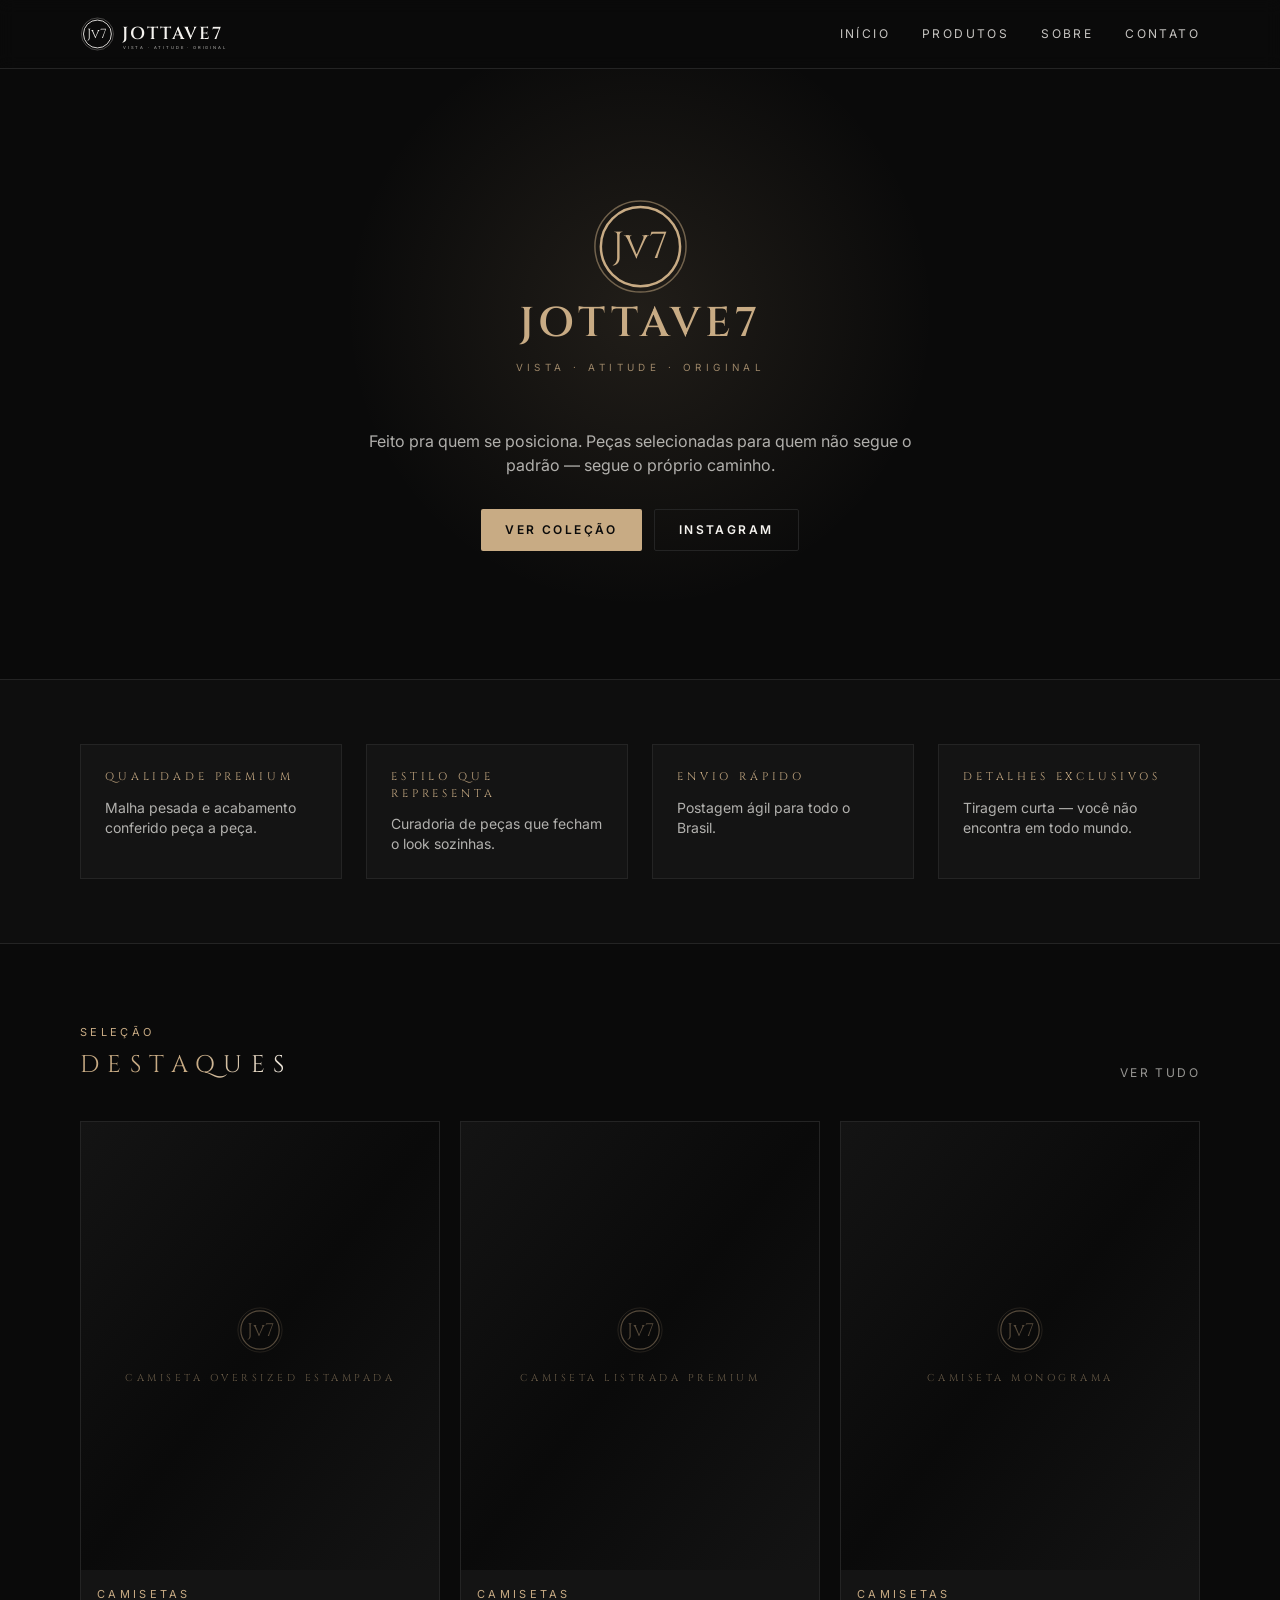
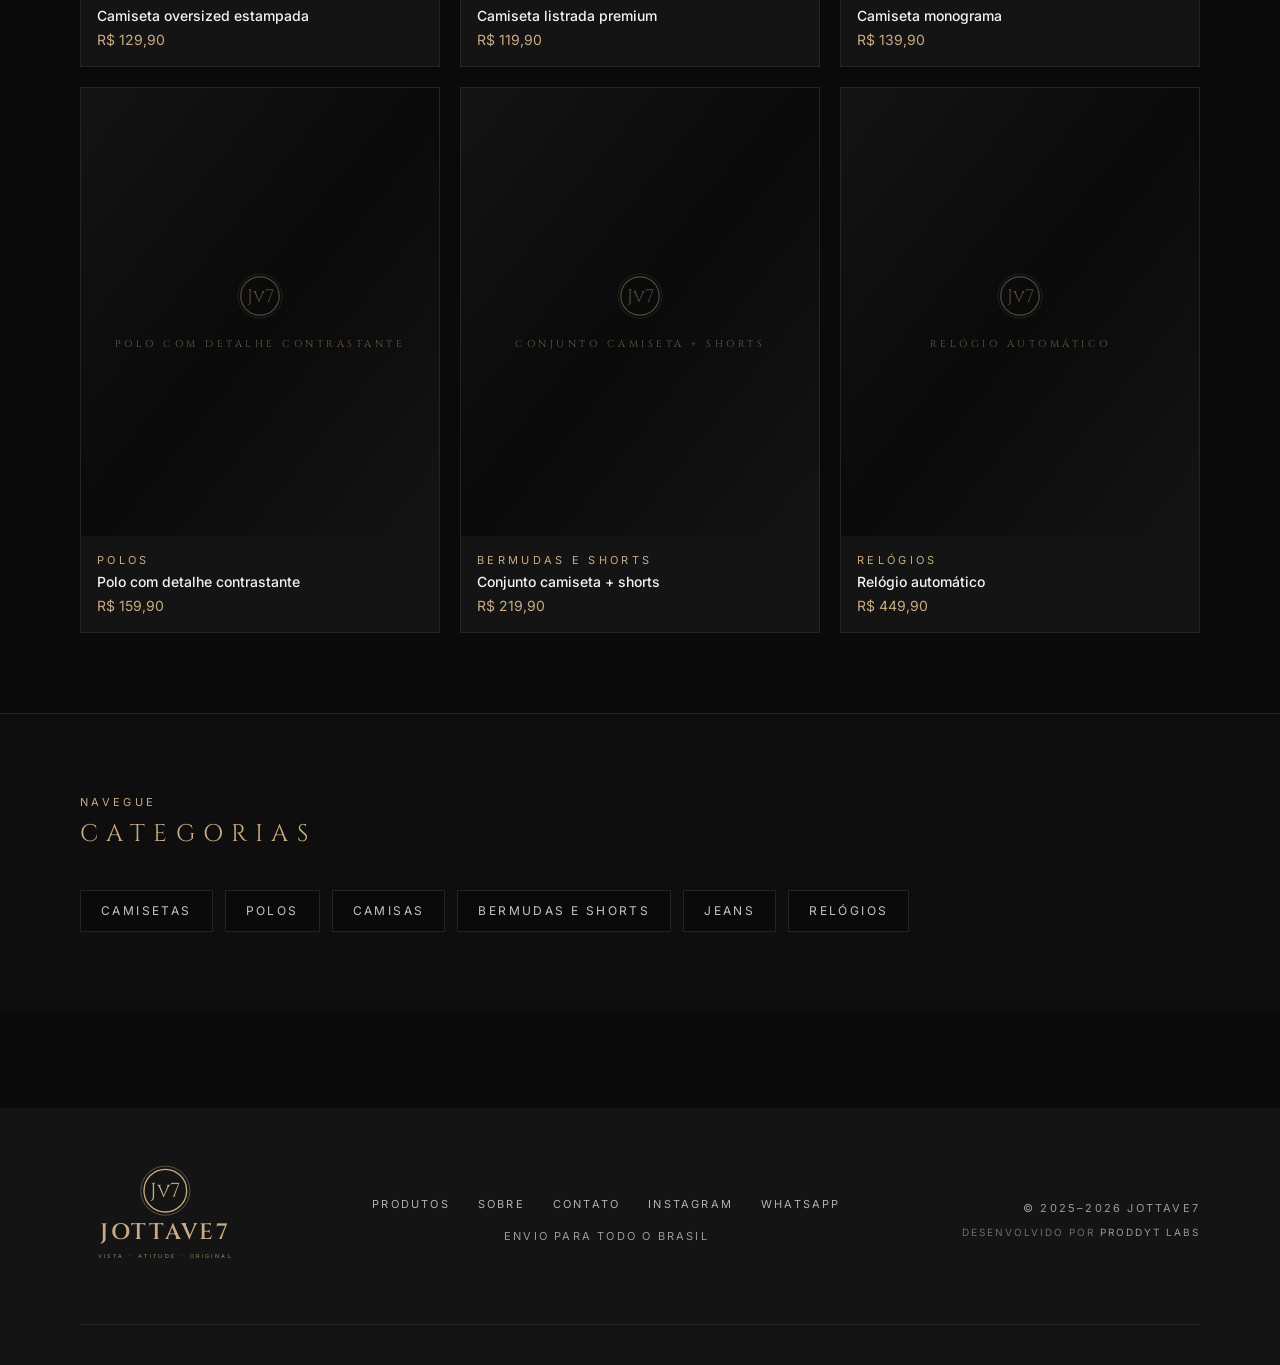
==== loja-jottave7/index.html @ 68beec26 "feat(loja-jottave7): publica build da demo e registra no catalogo - publica o build de producao em l" ====
<!doctype html>
<html lang="pt-br">
  <head>
    <meta charset="UTF-8" />
    <link rel="icon" type="image/svg+xml" href="/loja-jottave7/favicon.svg" />
    <meta name="viewport" content="width=device-width, initial-scale=1.0, viewport-fit=cover" />
    <meta name="theme-color" content="#0A0A0A" />
    <meta name="description" content="Jottave7 — vestuário. Vista atitude, viva JV7." />
    <title>Jottave7 | Vista · Atitude · Original</title>
    <link rel="preconnect" href="https://fonts.googleapis.com" />
    <link rel="preconnect" href="https://fonts.gstatic.com" crossorigin />
    <link
      href="https://fonts.googleapis.com/css2?family=Cinzel:wght@400..900&family=Inter:wght@300..800&display=swap"
      rel="stylesheet"
    />
    <script type="module" crossorigin src="/loja-jottave7/assets/index-BIL5NpZ0.js"></script>
    <link rel="stylesheet" crossorigin href="/loja-jottave7/assets/index-CR-ceZ5_.css">
  </head>
  <body>
    <div id="root"></div>
  </body>
</html>
---- loja-jottave7/assets/index-CR-ceZ5_.css ----
*,:before,:after{--tw-border-spacing-x: 0;--tw-border-spacing-y: 0;--tw-translate-x: 0;--tw-translate-y: 0;--tw-rotate: 0;--tw-skew-x: 0;--tw-skew-y: 0;--tw-scale-x: 1;--tw-scale-y: 1;--tw-pan-x: ;--tw-pan-y: ;--tw-pinch-zoom: ;--tw-scroll-snap-strictness: proximity;--tw-gradient-from-position: ;--tw-gradient-via-position: ;--tw-gradient-to-position: ;--tw-ordinal: ;--tw-slashed-zero: ;--tw-numeric-figure: ;--tw-numeric-spacing: ;--tw-numeric-fraction: ;--tw-ring-inset: ;--tw-ring-offset-width: 0px;--tw-ring-offset-color: #fff;--tw-ring-color: rgb(59 130 246 / .5);--tw-ring-offset-shadow: 0 0 #0000;--tw-ring-shadow: 0 0 #0000;--tw-shadow: 0 0 #0000;--tw-shadow-colored: 0 0 #0000;--tw-blur: ;--tw-brightness: ;--tw-contrast: ;--tw-grayscale: ;--tw-hue-rotate: ;--tw-invert: ;--tw-saturate: ;--tw-sepia: ;--tw-drop-shadow: ;--tw-backdrop-blur: ;--tw-backdrop-brightness: ;--tw-backdrop-contrast: ;--tw-backdrop-grayscale: ;--tw-backdrop-hue-rotate: ;--tw-backdrop-invert: ;--tw-backdrop-opacity: ;--tw-backdrop-saturate: ;--tw-backdrop-sepia: ;--tw-contain-size: ;--tw-contain-layout: ;--tw-contain-paint: ;--tw-contain-style: }::backdrop{--tw-border-spacing-x: 0;--tw-border-spacing-y: 0;--tw-translate-x: 0;--tw-translate-y: 0;--tw-rotate: 0;--tw-skew-x: 0;--tw-skew-y: 0;--tw-scale-x: 1;--tw-scale-y: 1;--tw-pan-x: ;--tw-pan-y: ;--tw-pinch-zoom: ;--tw-scroll-snap-strictness: proximity;--tw-gradient-from-position: ;--tw-gradient-via-position: ;--tw-gradient-to-position: ;--tw-ordinal: ;--tw-slashed-zero: ;--tw-numeric-figure: ;--tw-numeric-spacing: ;--tw-numeric-fraction: ;--tw-ring-inset: ;--tw-ring-offset-width: 0px;--tw-ring-offset-color: #fff;--tw-ring-color: rgb(59 130 246 / .5);--tw-ring-offset-shadow: 0 0 #0000;--tw-ring-shadow: 0 0 #0000;--tw-shadow: 0 0 #0000;--tw-shadow-colored: 0 0 #0000;--tw-blur: ;--tw-brightness: ;--tw-contrast: ;--tw-grayscale: ;--tw-hue-rotate: ;--tw-invert: ;--tw-saturate: ;--tw-sepia: ;--tw-drop-shadow: ;--tw-backdrop-blur: ;--tw-backdrop-brightness: ;--tw-backdrop-contrast: ;--tw-backdrop-grayscale: ;--tw-backdrop-hue-rotate: ;--tw-backdrop-invert: ;--tw-backdrop-opacity: ;--tw-backdrop-saturate: ;--tw-backdrop-sepia: ;--tw-contain-size: ;--tw-contain-layout: ;--tw-contain-paint: ;--tw-contain-style: }*,:before,:after{box-sizing:border-box;border-width:0;border-style:solid;border-color:#e5e7eb}:before,:after{--tw-content: ""}html,:host{line-height:1.5;-webkit-text-size-adjust:100%;-moz-tab-size:4;-o-tab-size:4;tab-size:4;font-family:Inter,system-ui,sans-serif;font-feature-settings:normal;font-variation-settings:normal;-webkit-tap-highlight-color:transparent}body{margin:0;line-height:inherit}hr{height:0;color:inherit;border-top-width:1px}abbr:where([title]){-webkit-text-decoration:underline dotted;text-decoration:underline dotted}h1,h2,h3,h4,h5,h6{font-size:inherit;font-weight:inherit}a{color:inherit;text-decoration:inherit}b,strong{font-weight:bolder}code,kbd,samp,pre{font-family:ui-monospace,SFMono-Regular,Menlo,Monaco,Consolas,Liberation Mono,Courier New,monospace;font-feature-settings:normal;font-variation-settings:normal;font-size:1em}small{font-size:80%}sub,sup{font-size:75%;line-height:0;position:relative;vertical-align:baseline}sub{bottom:-.25em}sup{top:-.5em}table{text-indent:0;border-color:inherit;border-collapse:collapse}button,input,optgroup,select,textarea{font-family:inherit;font-feature-settings:inherit;font-variation-settings:inherit;font-size:100%;font-weight:inherit;line-height:inherit;letter-spacing:inherit;color:inherit;margin:0;padding:0}button,select{text-transform:none}button,input:where([type=button]),input:where([type=reset]),input:where([type=submit]){-webkit-appearance:button;background-color:transparent;background-image:none}:-moz-focusring{outline:auto}:-moz-ui-invalid{box-shadow:none}progress{vertical-align:baseline}::-webkit-inner-spin-button,::-webkit-outer-spin-button{height:auto}[type=search]{-webkit-appearance:textfield;outline-offset:-2px}::-webkit-search-decoration{-webkit-appearance:none}::-webkit-file-upload-button{-webkit-appearance:button;font:inherit}summary{display:list-item}blockquote,dl,dd,h1,h2,h3,h4,h5,h6,hr,figure,p,pre{margin:0}fieldset{margin:0;padding:0}legend{padding:0}ol,ul,menu{list-style:none;margin:0;padding:0}dialog{padding:0}textarea{resize:vertical}input::-moz-placeholder,textarea::-moz-placeholder{opacity:1;color:#9ca3af}input::placeholder,textarea::placeholder{opacity:1;color:#9ca3af}button,[role=button]{cursor:pointer}:disabled{cursor:default}img,svg,video,canvas,audio,iframe,embed,object{display:block;vertical-align:middle}img,video{max-width:100%;height:auto}[hidden]:where(:not([hidden=until-found])){display:none}:root{color-scheme:dark}html{scroll-behavior:smooth}body{--tw-bg-opacity: 1;background-color:rgb(10 10 10 / var(--tw-bg-opacity, 1));font-family:Inter,system-ui,sans-serif;--tw-text-opacity: 1;color:rgb(245 243 239 / var(--tw-text-opacity, 1));-webkit-font-smoothing:antialiased;-moz-osx-font-smoothing:grayscale}::-moz-selection{--tw-bg-opacity: 1;background-color:rgb(200 171 132 / var(--tw-bg-opacity, 1));--tw-text-opacity: 1;color:rgb(10 10 10 / var(--tw-text-opacity, 1))}::selection{--tw-bg-opacity: 1;background-color:rgb(200 171 132 / var(--tw-bg-opacity, 1));--tw-text-opacity: 1;color:rgb(10 10 10 / var(--tw-text-opacity, 1))}.wordmark{font-family:Cinzel,Georgia,serif;text-transform:uppercase;letter-spacing:.35em}.btn-gold{display:inline-flex;align-items:center;justify-content:center;gap:.5rem;border-radius:.125rem;--tw-bg-opacity: 1;background-color:rgb(200 171 132 / var(--tw-bg-opacity, 1));padding:.75rem 1.5rem;font-size:.75rem;line-height:1rem;font-weight:600;text-transform:uppercase;letter-spacing:.2em;--tw-text-opacity: 1;color:rgb(10 10 10 / var(--tw-text-opacity, 1));transition-property:color,background-color,border-color,text-decoration-color,fill,stroke,opacity,box-shadow,transform,filter,backdrop-filter;transition-timing-function:cubic-bezier(.4,0,.2,1);transition-duration:.15s}.btn-gold:hover{--tw-bg-opacity: 1;background-color:rgb(245 243 239 / var(--tw-bg-opacity, 1))}.btn-gold:focus{outline:2px solid transparent;outline-offset:2px}.btn-gold:focus-visible{--tw-ring-offset-shadow: var(--tw-ring-inset) 0 0 0 var(--tw-ring-offset-width) var(--tw-ring-offset-color);--tw-ring-shadow: var(--tw-ring-inset) 0 0 0 calc(2px + var(--tw-ring-offset-width)) var(--tw-ring-color);box-shadow:var(--tw-ring-offset-shadow),var(--tw-ring-shadow),var(--tw-shadow, 0 0 #0000);--tw-ring-opacity: 1;--tw-ring-color: rgb(200 171 132 / var(--tw-ring-opacity, 1));--tw-ring-offset-width: 2px;--tw-ring-offset-color: #0A0A0A}.btn-ghost{display:inline-flex;align-items:center;justify-content:center;gap:.5rem;border-radius:.125rem;border-width:1px;--tw-border-opacity: 1;border-color:rgb(36 36 36 / var(--tw-border-opacity, 1));padding:.75rem 1.5rem;font-size:.75rem;line-height:1rem;font-weight:600;text-transform:uppercase;letter-spacing:.2em;--tw-text-opacity: 1;color:rgb(245 243 239 / var(--tw-text-opacity, 1));transition-property:color,background-color,border-color,text-decoration-color,fill,stroke,opacity,box-shadow,transform,filter,backdrop-filter;transition-timing-function:cubic-bezier(.4,0,.2,1);transition-duration:.15s}.btn-ghost:hover{--tw-border-opacity: 1;border-color:rgb(200 171 132 / var(--tw-border-opacity, 1));--tw-text-opacity: 1;color:rgb(200 171 132 / var(--tw-text-opacity, 1))}.eyebrow{font-size:11px;text-transform:uppercase;letter-spacing:.3em;--tw-text-opacity: 1;color:rgb(200 171 132 / var(--tw-text-opacity, 1))}.pointer-events-none{pointer-events:none}.visible{visibility:visible}.fixed{position:fixed}.absolute{position:absolute}.relative{position:relative}.sticky{position:sticky}.inset-x-0{left:0;right:0}.bottom-0{bottom:0}.bottom-6{bottom:1.5rem}.right-6{right:1.5rem}.top-0{top:0}.z-50{z-index:50}.mx-auto{margin-left:auto;margin-right:auto}.mb-10{margin-bottom:2.5rem}.mb-2{margin-bottom:.5rem}.mb-8{margin-bottom:2rem}.mt-10{margin-top:2.5rem}.mt-12{margin-top:3rem}.mt-14{margin-top:3.5rem}.mt-2{margin-top:.5rem}.mt-20{margin-top:5rem}.mt-24{margin-top:6rem}.mt-3{margin-top:.75rem}.mt-4{margin-top:1rem}.mt-6{margin-top:1.5rem}.mt-8{margin-top:2rem}.block{display:block}.inline-block{display:inline-block}.flex{display:flex}.grid{display:grid}.hidden{display:none}.aspect-\[4\/5\]{aspect-ratio:4/5}.h-12{height:3rem}.h-28{height:7rem}.h-36{height:9rem}.h-40{height:10rem}.h-5{height:1.25rem}.h-6{height:1.5rem}.h-9{height:2.25rem}.h-full{height:100%}.h-px{height:1px}.min-h-screen{min-height:100vh}.w-12{width:3rem}.w-5{width:1.25rem}.w-6{width:1.5rem}.w-auto{width:auto}.w-full{width:100%}.max-w-3xl{max-width:48rem}.max-w-6xl{max-width:72rem}.max-w-xl{max-width:36rem}.flex-1{flex:1 1 0%}.shrink-0{flex-shrink:0}.origin-left{transform-origin:left}.translate-y-0{--tw-translate-y: 0px;transform:translate(var(--tw-translate-x),var(--tw-translate-y)) rotate(var(--tw-rotate)) skew(var(--tw-skew-x)) skewY(var(--tw-skew-y)) scaleX(var(--tw-scale-x)) scaleY(var(--tw-scale-y))}.translate-y-4{--tw-translate-y: 1rem;transform:translate(var(--tw-translate-x),var(--tw-translate-y)) rotate(var(--tw-rotate)) skew(var(--tw-skew-x)) skewY(var(--tw-skew-y)) scaleX(var(--tw-scale-x)) scaleY(var(--tw-scale-y))}.translate-y-6{--tw-translate-y: 1.5rem;transform:translate(var(--tw-translate-x),var(--tw-translate-y)) rotate(var(--tw-rotate)) skew(var(--tw-skew-x)) skewY(var(--tw-skew-y)) scaleX(var(--tw-scale-x)) scaleY(var(--tw-scale-y))}.scale-x-0{--tw-scale-x: 0;transform:translate(var(--tw-translate-x),var(--tw-translate-y)) rotate(var(--tw-rotate)) skew(var(--tw-skew-x)) skewY(var(--tw-skew-y)) scaleX(var(--tw-scale-x)) scaleY(var(--tw-scale-y))}.transform{transform:translate(var(--tw-translate-x),var(--tw-translate-y)) rotate(var(--tw-rotate)) skew(var(--tw-skew-x)) skewY(var(--tw-skew-y)) scaleX(var(--tw-scale-x)) scaleY(var(--tw-scale-y))}.scroll-mt-24{scroll-margin-top:6rem}.flex-col{flex-direction:column}.flex-wrap{flex-wrap:wrap}.place-items-center{place-items:center}.items-end{align-items:flex-end}.items-center{align-items:center}.justify-center{justify-content:center}.justify-between{justify-content:space-between}.gap-10{gap:2.5rem}.gap-2{gap:.5rem}.gap-3{gap:.75rem}.gap-4{gap:1rem}.gap-5{gap:1.25rem}.gap-6{gap:1.5rem}.gap-8{gap:2rem}.gap-x-7{-moz-column-gap:1.75rem;column-gap:1.75rem}.gap-y-3{row-gap:.75rem}.space-y-1>:not([hidden])~:not([hidden]){--tw-space-y-reverse: 0;margin-top:calc(.25rem * calc(1 - var(--tw-space-y-reverse)));margin-bottom:calc(.25rem * var(--tw-space-y-reverse))}.space-y-2>:not([hidden])~:not([hidden]){--tw-space-y-reverse: 0;margin-top:calc(.5rem * calc(1 - var(--tw-space-y-reverse)));margin-bottom:calc(.5rem * var(--tw-space-y-reverse))}.space-y-4>:not([hidden])~:not([hidden]){--tw-space-y-reverse: 0;margin-top:calc(1rem * calc(1 - var(--tw-space-y-reverse)));margin-bottom:calc(1rem * var(--tw-space-y-reverse))}.space-y-5>:not([hidden])~:not([hidden]){--tw-space-y-reverse: 0;margin-top:calc(1.25rem * calc(1 - var(--tw-space-y-reverse)));margin-bottom:calc(1.25rem * var(--tw-space-y-reverse))}.space-y-6>:not([hidden])~:not([hidden]){--tw-space-y-reverse: 0;margin-top:calc(1.5rem * calc(1 - var(--tw-space-y-reverse)));margin-bottom:calc(1.5rem * var(--tw-space-y-reverse))}.overflow-hidden{overflow:hidden}.rounded-full{border-radius:9999px}.border{border-width:1px}.border-b{border-bottom-width:1px}.border-t{border-top-width:1px}.border-brand-gold{--tw-border-opacity: 1;border-color:rgb(200 171 132 / var(--tw-border-opacity, 1))}.border-brand-gold\/40{border-color:#c8ab8466}.border-brand-line{--tw-border-opacity: 1;border-color:rgb(36 36 36 / var(--tw-border-opacity, 1))}.bg-brand-gold{--tw-bg-opacity: 1;background-color:rgb(200 171 132 / var(--tw-bg-opacity, 1))}.bg-brand-ink{--tw-bg-opacity: 1;background-color:rgb(10 10 10 / var(--tw-bg-opacity, 1))}.bg-brand-ink\/90{background-color:#0a0a0ae6}.bg-brand-surface{--tw-bg-opacity: 1;background-color:rgb(20 20 20 / var(--tw-bg-opacity, 1))}.bg-brand-surface\/40{background-color:#14141466}.bg-brand-surface\/90{background-color:#141414e6}.bg-gradient-to-br{background-image:linear-gradient(to bottom right,var(--tw-gradient-stops))}.from-brand-surface{--tw-gradient-from: #141414 var(--tw-gradient-from-position);--tw-gradient-to: rgb(20 20 20 / 0) var(--tw-gradient-to-position);--tw-gradient-stops: var(--tw-gradient-from), var(--tw-gradient-to)}.via-brand-ink{--tw-gradient-to: rgb(10 10 10 / 0) var(--tw-gradient-to-position);--tw-gradient-stops: var(--tw-gradient-from), #0A0A0A var(--tw-gradient-via-position), var(--tw-gradient-to)}.to-brand-surface{--tw-gradient-to: #141414 var(--tw-gradient-to-position)}.object-cover{-o-object-fit:cover;object-fit:cover}.p-2{padding:.5rem}.p-4{padding:1rem}.p-6{padding:1.5rem}.px-2{padding-left:.5rem;padding-right:.5rem}.px-4{padding-left:1rem;padding-right:1rem}.px-5{padding-left:1.25rem;padding-right:1.25rem}.px-6{padding-left:1.5rem;padding-right:1.5rem}.py-12{padding-top:3rem;padding-bottom:3rem}.py-16{padding-top:4rem;padding-bottom:4rem}.py-2{padding-top:.5rem;padding-bottom:.5rem}.py-20{padding-top:5rem;padding-bottom:5rem}.py-24{padding-top:6rem;padding-bottom:6rem}.py-3{padding-top:.75rem;padding-bottom:.75rem}.py-4{padding-top:1rem;padding-bottom:1rem}.pb-10{padding-bottom:2.5rem}.pt-14{padding-top:3.5rem}.text-center{text-align:center}.text-2xl{font-size:1.5rem;line-height:2rem}.text-3xl{font-size:1.875rem;line-height:2.25rem}.text-\[10px\]{font-size:10px}.text-\[11px\]{font-size:11px}.text-sm{font-size:.875rem;line-height:1.25rem}.text-xl{font-size:1.25rem;line-height:1.75rem}.text-xs{font-size:.75rem;line-height:1rem}.font-medium{font-weight:500}.uppercase{text-transform:uppercase}.leading-relaxed{line-height:1.625}.tracking-\[0\.2em\]{letter-spacing:.2em}.text-brand-gold{--tw-text-opacity: 1;color:rgb(200 171 132 / var(--tw-text-opacity, 1))}.text-brand-gold\/40{color:#c8ab8466}.text-brand-gold\/50{color:#c8ab8480}.text-brand-paper{--tw-text-opacity: 1;color:rgb(245 243 239 / var(--tw-text-opacity, 1))}.text-brand-paper\/40{color:#f5f3ef66}.text-brand-paper\/60{color:#f5f3ef99}.text-brand-paper\/65{color:#f5f3efa6}.text-brand-paper\/70{color:#f5f3efb3}.text-brand-paper\/75{color:#f5f3efbf}.text-brand-paper\/80{color:#f5f3efcc}.opacity-0{opacity:0}.opacity-100{opacity:1}.blur-0{--tw-blur: blur(0);filter:var(--tw-blur) var(--tw-brightness) var(--tw-contrast) var(--tw-grayscale) var(--tw-hue-rotate) var(--tw-invert) var(--tw-saturate) var(--tw-sepia) var(--tw-drop-shadow)}.blur-\[2px\]{--tw-blur: blur(2px);filter:var(--tw-blur) var(--tw-brightness) var(--tw-contrast) var(--tw-grayscale) var(--tw-hue-rotate) var(--tw-invert) var(--tw-saturate) var(--tw-sepia) var(--tw-drop-shadow)}.filter{filter:var(--tw-blur) var(--tw-brightness) var(--tw-contrast) var(--tw-grayscale) var(--tw-hue-rotate) var(--tw-invert) var(--tw-saturate) var(--tw-sepia) var(--tw-drop-shadow)}.backdrop-blur{--tw-backdrop-blur: blur(8px);-webkit-backdrop-filter:var(--tw-backdrop-blur) var(--tw-backdrop-brightness) var(--tw-backdrop-contrast) var(--tw-backdrop-grayscale) var(--tw-backdrop-hue-rotate) var(--tw-backdrop-invert) var(--tw-backdrop-opacity) var(--tw-backdrop-saturate) var(--tw-backdrop-sepia);backdrop-filter:var(--tw-backdrop-blur) var(--tw-backdrop-brightness) var(--tw-backdrop-contrast) var(--tw-backdrop-grayscale) var(--tw-backdrop-hue-rotate) var(--tw-backdrop-invert) var(--tw-backdrop-opacity) var(--tw-backdrop-saturate) var(--tw-backdrop-sepia)}.transition{transition-property:color,background-color,border-color,text-decoration-color,fill,stroke,opacity,box-shadow,transform,filter,backdrop-filter;transition-timing-function:cubic-bezier(.4,0,.2,1);transition-duration:.15s}.transition-all{transition-property:all;transition-timing-function:cubic-bezier(.4,0,.2,1);transition-duration:.15s}.transition-colors{transition-property:color,background-color,border-color,text-decoration-color,fill,stroke;transition-timing-function:cubic-bezier(.4,0,.2,1);transition-duration:.15s}.transition-transform{transition-property:transform;transition-timing-function:cubic-bezier(.4,0,.2,1);transition-duration:.15s}.duration-300{transition-duration:.3s}.duration-500{transition-duration:.5s}.duration-700{transition-duration:.7s}.ease-out{transition-timing-function:cubic-bezier(0,0,.2,1)}.will-change-transform{will-change:transform}.shine{background:linear-gradient(100deg,#c8ab84 25%,#f5f3ef 48%,#c8ab84 70%);background-size:220% 100%;-webkit-background-clip:text;background-clip:text;color:transparent;animation:shine 6s linear infinite}@keyframes shine{0%{background-position:180% 0}to{background-position:-80% 0}}@media(prefers-reduced-motion:reduce){.shine{animation:none}}.spotlight:before{content:"";position:absolute;top:0;right:0;bottom:0;left:0;pointer-events:none;background:radial-gradient(420px circle at var(--x, 50%) var(--y, 40%),rgba(200,171,132,.12),transparent 70%);transition:opacity .4s ease}.hover\:-translate-y-1:hover{--tw-translate-y: -.25rem;transform:translate(var(--tw-translate-x),var(--tw-translate-y)) rotate(var(--tw-rotate)) skew(var(--tw-skew-x)) skewY(var(--tw-skew-y)) scaleX(var(--tw-scale-x)) scaleY(var(--tw-scale-y))}.hover\:-translate-y-2:hover{--tw-translate-y: -.5rem;transform:translate(var(--tw-translate-x),var(--tw-translate-y)) rotate(var(--tw-rotate)) skew(var(--tw-skew-x)) skewY(var(--tw-skew-y)) scaleX(var(--tw-scale-x)) scaleY(var(--tw-scale-y))}.hover\:border-brand-gold:hover{--tw-border-opacity: 1;border-color:rgb(200 171 132 / var(--tw-border-opacity, 1))}.hover\:bg-brand-gold:hover{--tw-bg-opacity: 1;background-color:rgb(200 171 132 / var(--tw-bg-opacity, 1))}.hover\:text-brand-gold:hover{--tw-text-opacity: 1;color:rgb(200 171 132 / var(--tw-text-opacity, 1))}.hover\:text-brand-ink:hover{--tw-text-opacity: 1;color:rgb(10 10 10 / var(--tw-text-opacity, 1))}.hover\:shadow-\[0_18px_40px_-20px_rgba\(200\,171\,132\,0\.55\)\]:hover{--tw-shadow: 0 18px 40px -20px rgba(200,171,132,.55);--tw-shadow-colored: 0 18px 40px -20px var(--tw-shadow-color);box-shadow:var(--tw-ring-offset-shadow, 0 0 #0000),var(--tw-ring-shadow, 0 0 #0000),var(--tw-shadow)}.focus\:outline-none:focus{outline:2px solid transparent;outline-offset:2px}.focus-visible\:-translate-y-2:focus-visible{--tw-translate-y: -.5rem;transform:translate(var(--tw-translate-x),var(--tw-translate-y)) rotate(var(--tw-rotate)) skew(var(--tw-skew-x)) skewY(var(--tw-skew-y)) scaleX(var(--tw-scale-x)) scaleY(var(--tw-scale-y))}.focus-visible\:ring-2:focus-visible{--tw-ring-offset-shadow: var(--tw-ring-inset) 0 0 0 var(--tw-ring-offset-width) var(--tw-ring-offset-color);--tw-ring-shadow: var(--tw-ring-inset) 0 0 0 calc(2px + var(--tw-ring-offset-width)) var(--tw-ring-color);box-shadow:var(--tw-ring-offset-shadow),var(--tw-ring-shadow),var(--tw-shadow, 0 0 #0000)}.focus-visible\:ring-brand-gold:focus-visible{--tw-ring-opacity: 1;--tw-ring-color: rgb(200 171 132 / var(--tw-ring-opacity, 1))}.focus-visible\:ring-offset-2:focus-visible{--tw-ring-offset-width: 2px}.focus-visible\:ring-offset-brand-ink:focus-visible{--tw-ring-offset-color: #0A0A0A}.group:hover .group-hover\:-translate-y-0\.5{--tw-translate-y: -.125rem;transform:translate(var(--tw-translate-x),var(--tw-translate-y)) rotate(var(--tw-rotate)) skew(var(--tw-skew-x)) skewY(var(--tw-skew-y)) scaleX(var(--tw-scale-x)) scaleY(var(--tw-scale-y))}.group:hover .group-hover\:scale-105{--tw-scale-x: 1.05;--tw-scale-y: 1.05;transform:translate(var(--tw-translate-x),var(--tw-translate-y)) rotate(var(--tw-rotate)) skew(var(--tw-skew-x)) skewY(var(--tw-skew-y)) scaleX(var(--tw-scale-x)) scaleY(var(--tw-scale-y))}.group:hover .group-hover\:scale-x-100{--tw-scale-x: 1;transform:translate(var(--tw-translate-x),var(--tw-translate-y)) rotate(var(--tw-rotate)) skew(var(--tw-skew-x)) skewY(var(--tw-skew-y)) scaleX(var(--tw-scale-x)) scaleY(var(--tw-scale-y))}.group:hover .group-hover\:text-brand-gold{--tw-text-opacity: 1;color:rgb(200 171 132 / var(--tw-text-opacity, 1))}@media(prefers-reduced-motion:reduce){.motion-reduce\:transform-none{transform:none}.motion-reduce\:transition-none{transition-property:none}}@media(min-width:640px){.sm\:mx-0{margin-left:0;margin-right:0}.sm\:h-52{height:13rem}.sm\:w-auto{width:auto}.sm\:grid-cols-2{grid-template-columns:repeat(2,minmax(0,1fr))}.sm\:grid-cols-3{grid-template-columns:repeat(3,minmax(0,1fr))}.sm\:grid-cols-\[auto_1fr_auto\]{grid-template-columns:auto 1fr auto}.sm\:gap-8{gap:2rem}.sm\:py-32{padding-top:8rem;padding-bottom:8rem}.sm\:text-right{text-align:right}.sm\:text-base{font-size:1rem;line-height:1.5rem}}@media(min-width:768px){.md\:flex{display:flex}.md\:hidden{display:none}.md\:grid-cols-2{grid-template-columns:repeat(2,minmax(0,1fr))}}@media(min-width:1024px){.lg\:grid-cols-3{grid-template-columns:repeat(3,minmax(0,1fr))}.lg\:grid-cols-4{grid-template-columns:repeat(4,minmax(0,1fr))}}
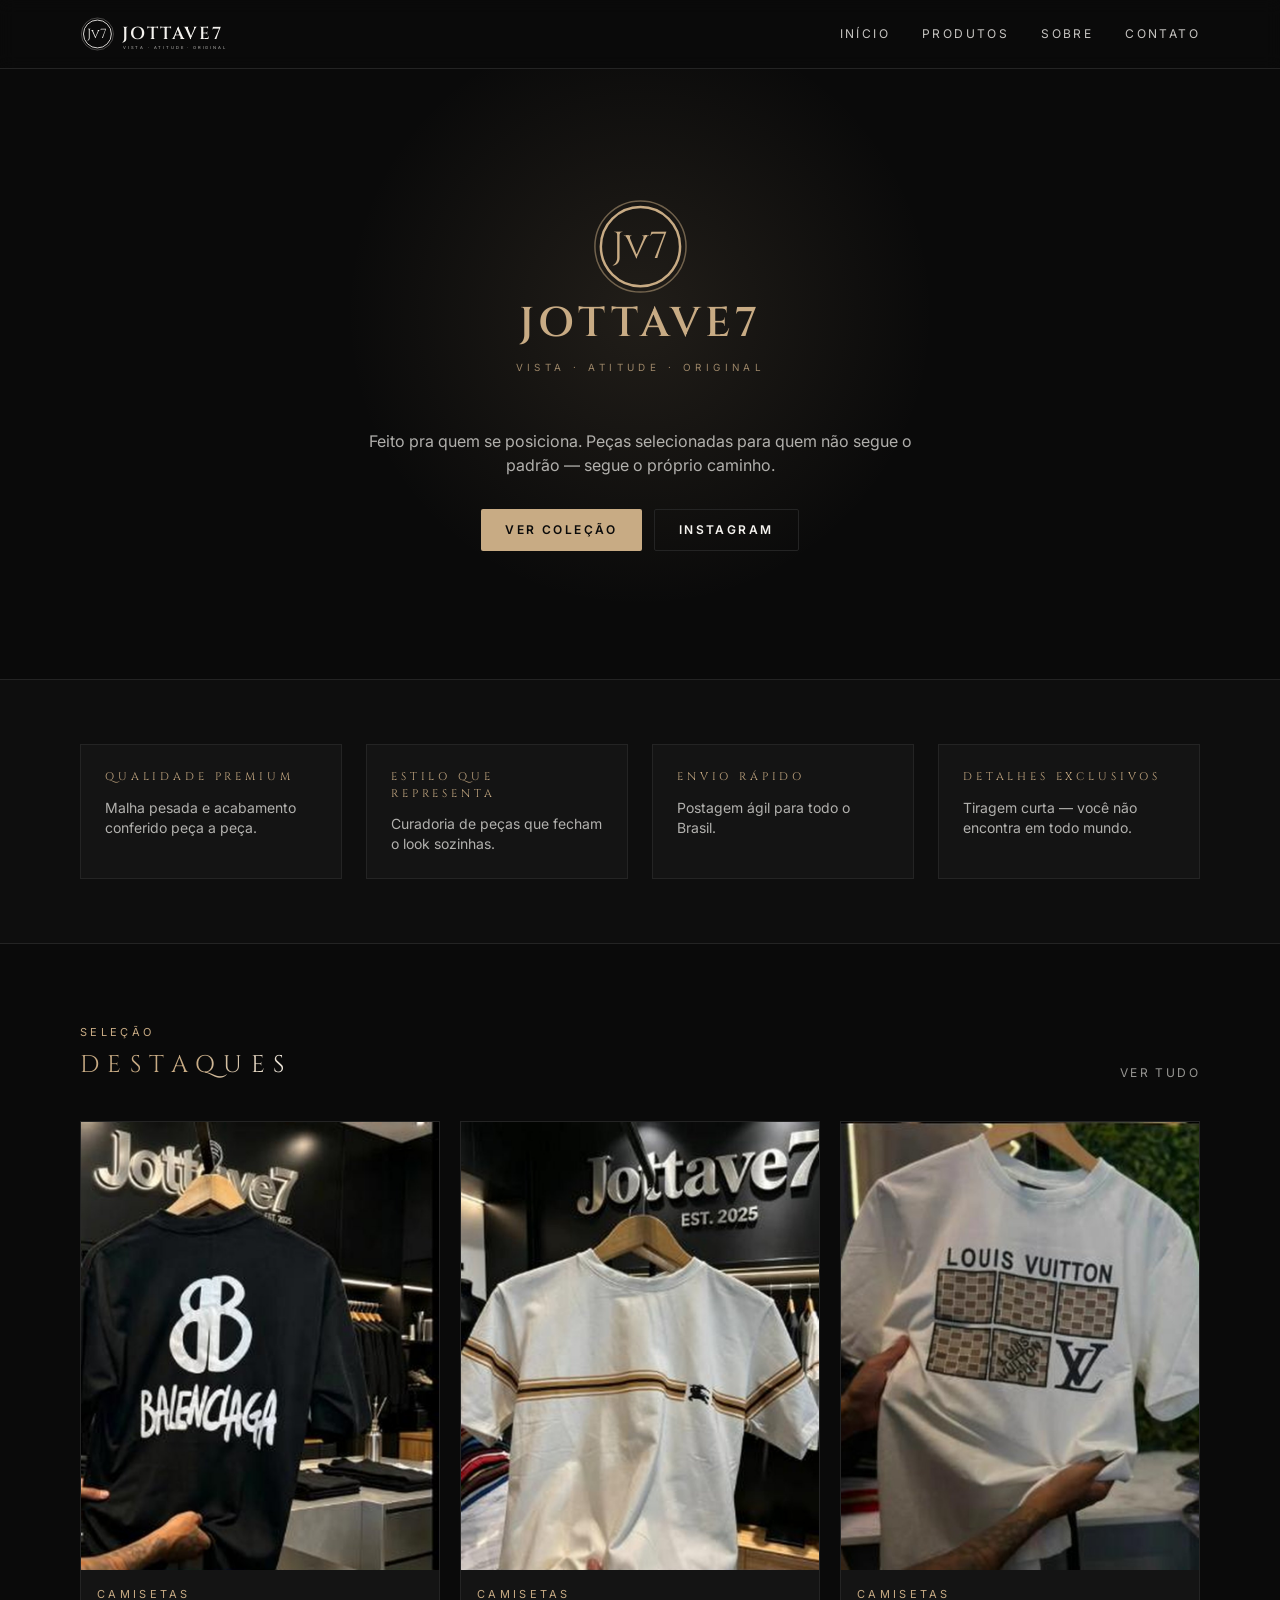
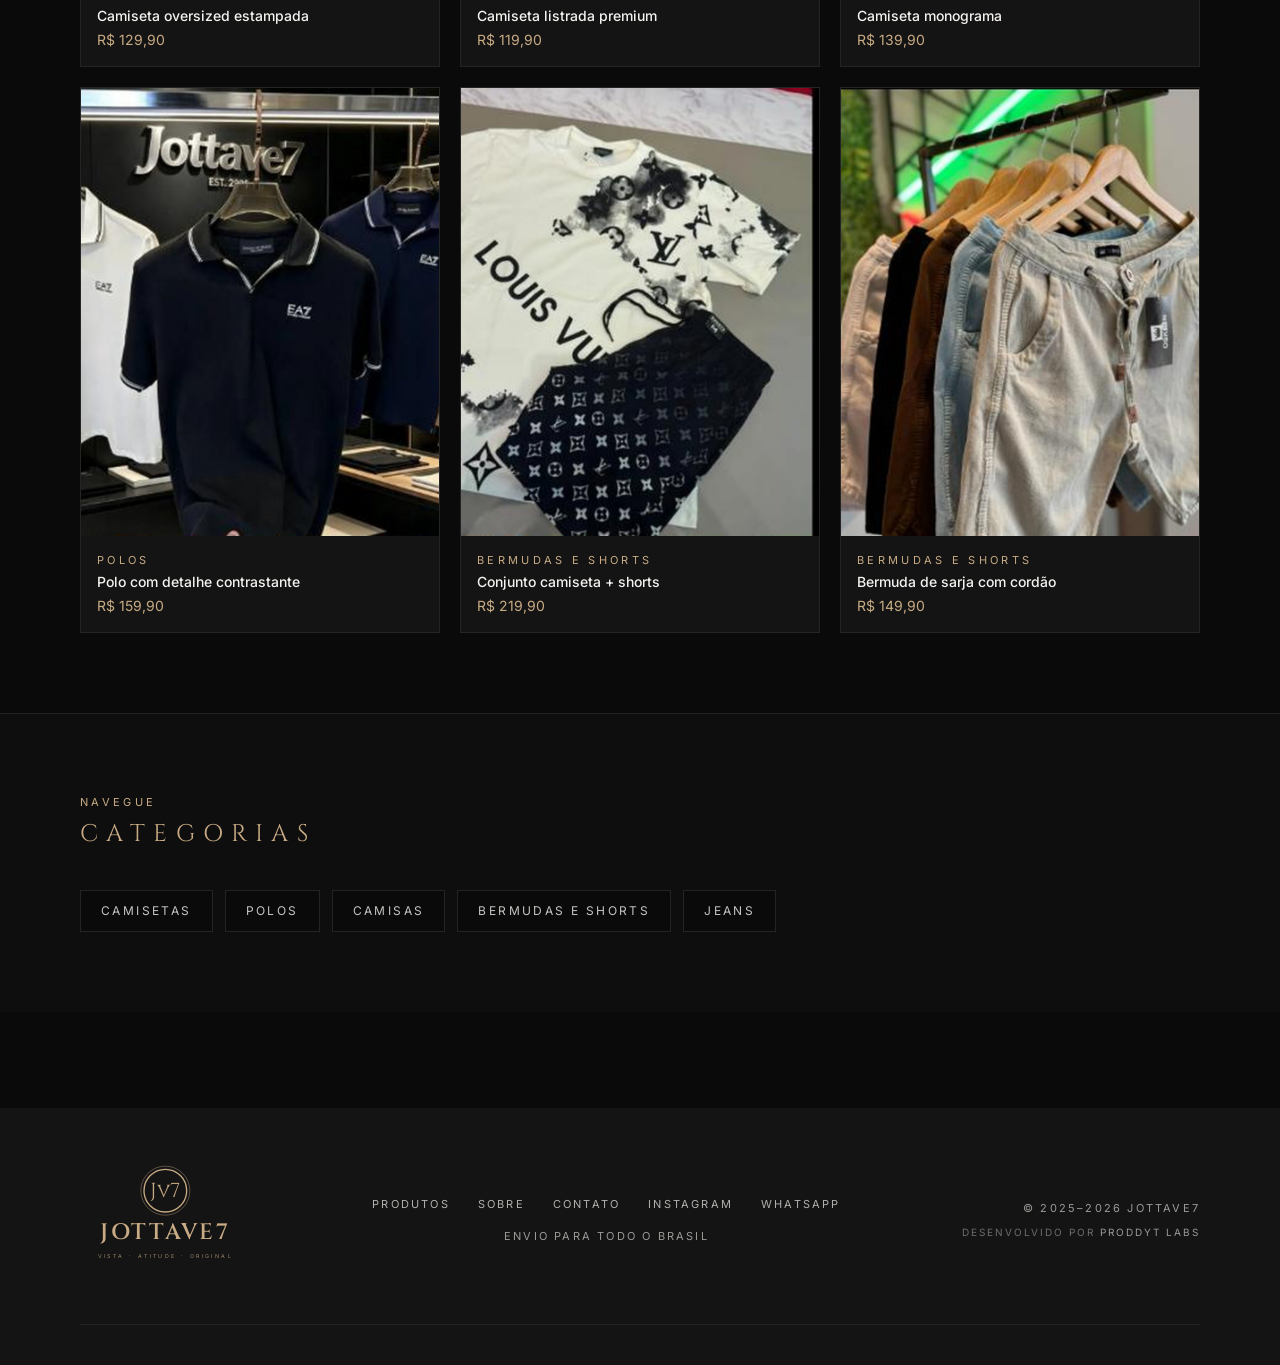
==== commit b0afbff5: "chore(loja-jottave7): republica build com as fotos de produto Co-Authored-By: Claude Opus 5 (1M cont" ====
--- a/loja-jottave7/index.html
+++ b/loja-jottave7/index.html
@@ -13,7 +13,7 @@
       href="https://fonts.googleapis.com/css2?family=Cinzel:wght@400..900&family=Inter:wght@300..800&display=swap"
       rel="stylesheet"
     />
-    <script type="module" crossorigin src="/loja-jottave7/assets/index-BIL5NpZ0.js"></script>
+    <script type="module" crossorigin src="/loja-jottave7/assets/index-DAts_9va.js"></script>
     <link rel="stylesheet" crossorigin href="/loja-jottave7/assets/index-CR-ceZ5_.css">
   </head>
   <body>
